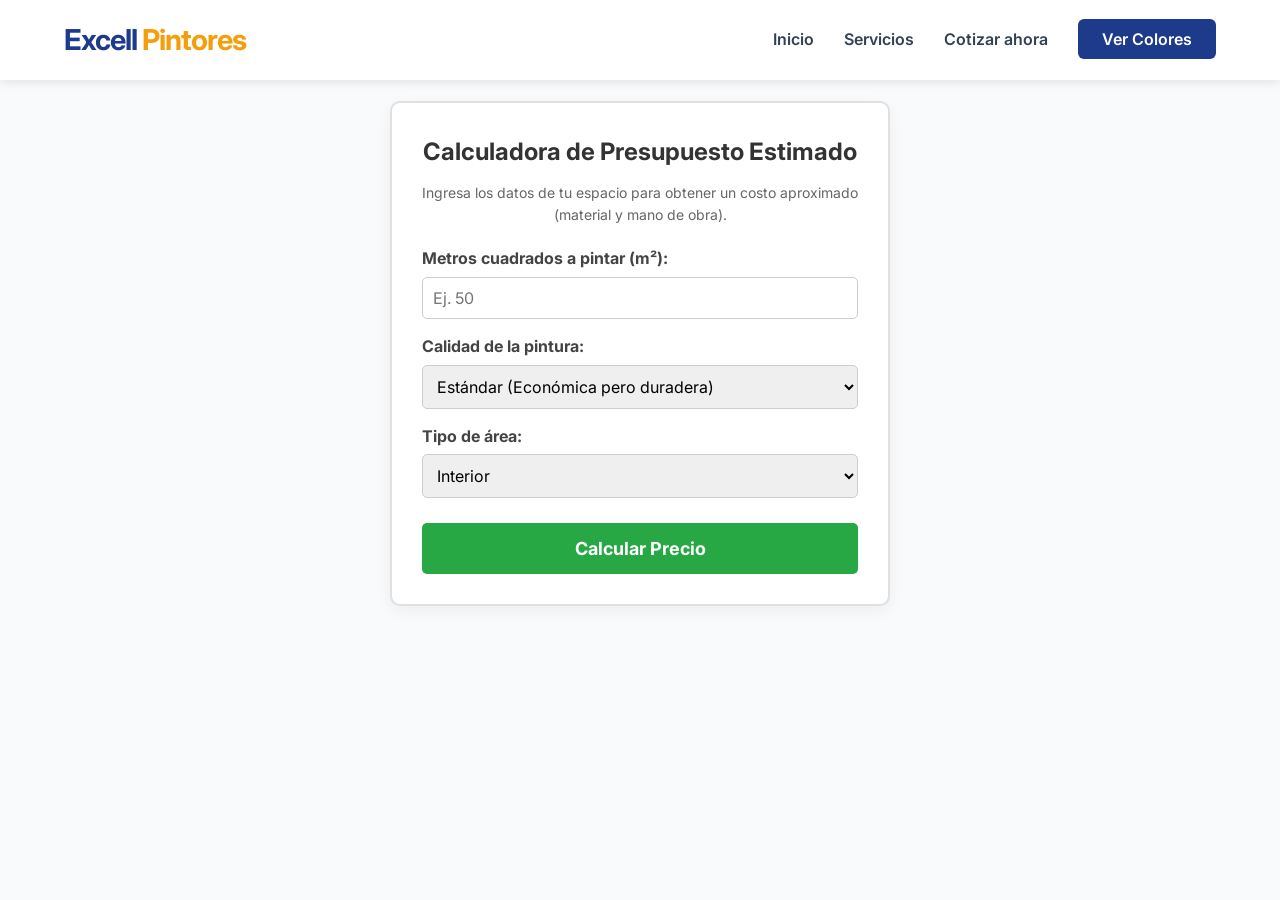
==== colores.html @ 9e4a5a90 "first commit" ====
<!DOCTYPE html>
<html lang="es">
<head>
    <meta charset="UTF-8">
    <meta name="viewport" content="width=device-width, initial-scale=1.0">
    <title>Excell Pintores | Expertos en Pintura Residencial y Comercial</title>
    <link rel="stylesheet" href="style.css">
    <link href="https://fonts.googleapis.com/css2?family=Inter:wght@300;400;600;700&display=swap" rel="stylesheet">
</head>
<body>
    <header id="navbar">
        <div class="container nav-container">
            <div class="logo">Excell <span>Pintores</span></div>
            <nav>
                <ul>
                    <li><a href="index.html">Inicio</a></li>
                    <li><a href="index.html">Servicios</a></li>
                    <li><a href="index.html">Cotizar ahora</a></li>
                    <li><a href="/" class="btn-contacto">Ver Colores</a></li>

                </ul>
            </nav>
        </div>
    </header>
 <script src="script.js"></script>
<br>
<br>
    <section>
        <div id="contacto" class="calculadora-container">
  <h2>Calculadora de Presupuesto Estimado</h2>
  <p>Ingresa los datos de tu espacio para obtener un costo aproximado (material y mano de obra).</p>

  <div class="calc-group">
    <label for="metros">Metros cuadrados a pintar (m²):</label>
    <input type="number" id="metros" placeholder="Ej. 50" min="1">
  </div>

  <div class="calc-group">
    <label for="calidad">Calidad de la pintura:</label>
    <select id="calidad">
      <option value="estandar">Estándar (Económica pero duradera)</option>
      <option value="premium">Premium (Mejor cobertura y lavable)</option>
    </select>
  </div>

  <div class="calc-group">
    <label for="area">Tipo de área:</label>
    <select id="area">
      <option value="interior">Interior</option>
      <option value="exterior">Exterior (Requiere pintura resistente al clima)</option>
    </select>
  </div>

  <button class="btn-calcular" onclick="calcularPresupuesto()">Calcular Precio</button>



<div id="resultado-presupuesto" class="resultado-oculto">
  <h3>Costo Estimado: <span id="precio-total">$0</span></h3>
</div>

  </body>
</html>

   </section>
    
     <script src="script.js"></script>
</body>
</html>
---- style.css ----
/* Variables de color para Excell Pintores */
:root {
    --color-primario: #1e3a8a; /* Azul marino profundo (Confianza) */
    --color-acento: #f59e0b;   /* Ámbar/Naranja (Energía/Construcción) */
    --color-texto: #334155;    /* Gris oscuro para leer bien */
    --color-fondo: #f8fafc;
    --blanco: #ffffff;
}

/* Reseteo básico para que se vea igual en todos los navegadores */
* {
    margin: 0;
    padding: 0;
    box-sizing: border-box;
    font-family: 'Inter', sans-serif;
    scroll-behavior: smooth;
}

body {
    color: var(--color-texto);
    background-color: var(--color-fondo);
    line-height: 1.6;
}

.container {
    width: 90%;
    max-width: 1200px;
    margin: 0 auto;
}

/* --- NAVEGACIÓN --- */
header {
    background-color: var(--blanco);
    box-shadow: 0 2px 10px rgba(0,0,0,0.1);
    position: fixed;
    width: 100%;
    top: 0;
    z-index: 100;
    transition: box-shadow 0.3s;
}

.nav-container {
    display: flex;
    justify-content: space-between;
    align-items: center;
    height: 80px;
}

.logo {
    font-size: 1.8rem;
    font-weight: 700;
    color: var(--color-primario);
    letter-spacing: -1px;
}

.logo span {
    color: var(--color-acento);
}

nav ul {
    list-style: none;
    display: flex;
    gap: 30px;
    align-items: center;
}

nav a {
    text-decoration: none;
    color: var(--color-texto);
    font-weight: 600;
    transition: color 0.3s;
}

nav a:hover {
    color: var(--color-primario);
}

.btn-contacto {
    background-color: var(--color-primario);
    color: var(--blanco) !important;
    padding: 10px 24px;
    border-radius: 6px;
}

.btn-contacto:hover {
    background-color: #152c69;
}

/* --- SECCIÓN PRINCIPAL (HERO) --- */
.hero {
    height: 100vh;
    /* Imagen de fondo oscurecida para que el texto blanco resalte */
    background: linear-gradient(rgba(30, 58, 138, 0.85), rgba(30, 58, 138, 0.85)), url('https://images.unsplash.com/photo-1589939705384-5185137a7f0f?ixlib=rb-4.0.3&auto=format&fit=crop&w=1920&q=80') center/cover;
    display: flex;
    align-items: center;
    text-align: center;
    color: var(--blanco);
    padding-top: 80px;
}

.hero-content {
    max-width: 800px;
    margin: 0 auto;
    padding: 0 20px;
}

.hero h1 {
    font-size: 3.5rem;
    margin-bottom: 20px;
    line-height: 1.1;
}

.hero p {
    font-size: 1.2rem;
    margin-bottom: 40px;
    opacity: 0.9;
}

.btn-principal {
    display: inline-block;
    background-color: var(--color-acento);
    color: var(--blanco);
    padding: 16px 32px;
    text-decoration: none;
    font-size: 1.1rem;
    font-weight: 700;
    border-radius: 6px;
    transition: background-color 0.3s, transform 0.3s;
}

.btn-principal:hover {
    background-color: #d97706;
    transform: translateY(-3px); /* Efecto de elevarse al pasar el ratón */
}

/* --- SERVICIOS --- */
.servicios {
    padding: 100px 0;
    background-color: var(--blanco);
    text-align: center;
}

.servicios h2 {
    font-size: 2.5rem;
    color: var(--color-primario);
    margin-bottom: 60px;
}

.grid-servicios {
    display: flex;
    gap: 30px;
    justify-content: center;
    flex-wrap: wrap; /* Para que se adapte a móviles */
}

.tarjeta-servicio {
    background-color: var(--color-fondo);
    padding: 40px 30px;
    border-radius: 12px;
    flex: 1;
    min-width: 300px;
    box-shadow: 0 4px 6px rgba(0,0,0,0.05);
    transition: transform 0.3s;
    border-bottom: 4px solid transparent;
}

.tarjeta-servicio:hover {
    transform: translateY(-10px);
    border-bottom: 4px solid var(--color-acento); /* Detalle de color al pasar el ratón */
}

.icono {
    font-size: 3.5rem;
    margin-bottom: 20px;
}

.tarjeta-servicio h3 {
    color: var(--color-primario);
    margin-bottom: 15px;
    font-size: 1.5rem;
}

/* --- FOOTER --- */
footer {
    background-color: var(--color-primario);
    color: var(--blanco);
    text-align: center;
    padding: 30px 0;
    font-size: 0.9rem;
}


/* Contenedor principal */
.slider-container {
  position: relative;
  max-width: 800px; /* Ancho máximo del carrusel */
  margin: 40px auto; /* Centrado en la página */
  overflow: hidden; /* Oculta lo que sale del contenedor */
  border-radius: 10px;
  box-shadow: 0 4px 10px rgba(0,0,0,0.3); /* Sombra elegante */
}

/* El riel que contiene todas las imágenes */
.slider {
  display: flex;
  transition: transform 0.5s ease-in-out; /* Animación de deslizamiento */
}

/* Cada imagen individual */
.slide {
  min-width: 100%; /* Cada imagen ocupa el 100% del contenedor */
  height: 450px; /* Alto de las fotos */
  object-fit: cover; /* Evita que las fotos se deformen */
}

/* Botones de Anterior y Siguiente */
.prev, .next {
  position: absolute;
  top: 50%;
  transform: translateY(-50%);
  background-color: rgba(0, 0, 0, 0.5);
  color: white;
  border: none;
  padding: 15px;
  cursor: pointer;
  font-size: 24px;
  border-radius: 5px;
  transition: background-color 0.3s;
}

.prev { left: 10px; }
.next { right: 10px; }

.prev:hover, .next:hover {
  background-color: rgba(0, 0, 0, 0.9);
}

.calculadora-container {
  max-width: 500px;
  margin: 50px auto;
  padding: 30px;
  background-color: #ffffff;
  border: 2px solid #e0e0e0;
  border-radius: 10px;
  box-shadow: 0 5px 15px rgba(0,0,0,0.05);
  font-family: Arial, sans-serif;
}

.calculadora-container h2 {
  color: #333;
  text-align: center;
  margin-bottom: 10px;
}

.calculadora-container p {
  text-align: center;
  color: #666;
  margin-bottom: 20px;
  font-size: 14px;
}

.calc-group {
  margin-bottom: 15px;
  display: flex;
  flex-direction: column;
}

.calc-group label {
  font-weight: bold;
  margin-bottom: 5px;
  color: #444;
}

.calc-group input, .calc-group select {
  padding: 10px;
  border: 1px solid #ccc;
  border-radius: 5px;
  font-size: 16px;
}

.btn-calcular {
  width: 100%;
  padding: 15px;
  background-color: #28a745; /* Verde para indicar acción de calcular */
  color: white;
  border: none;
  border-radius: 5px;
  font-size: 18px;
  font-weight: bold;
  cursor: pointer;
  margin-top: 10px;
  transition: background-color 0.3s;
}

.btn-calcular:hover {
  background-color: #218838;
}

/* Estilos para la caja del resultado */
.resultado-oculto {
  display: none; /* Oculto por defecto */
}

.resultado-visible {
  display: block;
  margin-top: 20px;
  padding: 15px;
  background-color: #e9f7ef;
  border: 1px solid #c3e6cb;
  border-radius: 5px;
  text-align: center;
}

.resultado-visible h3 {
  color: #155724;
  margin: 0;
  font-size: 24px;
}

.resultado-visible .nota {
  font-size: 12px;
  color: #666;
  margin-top: 10px;
}
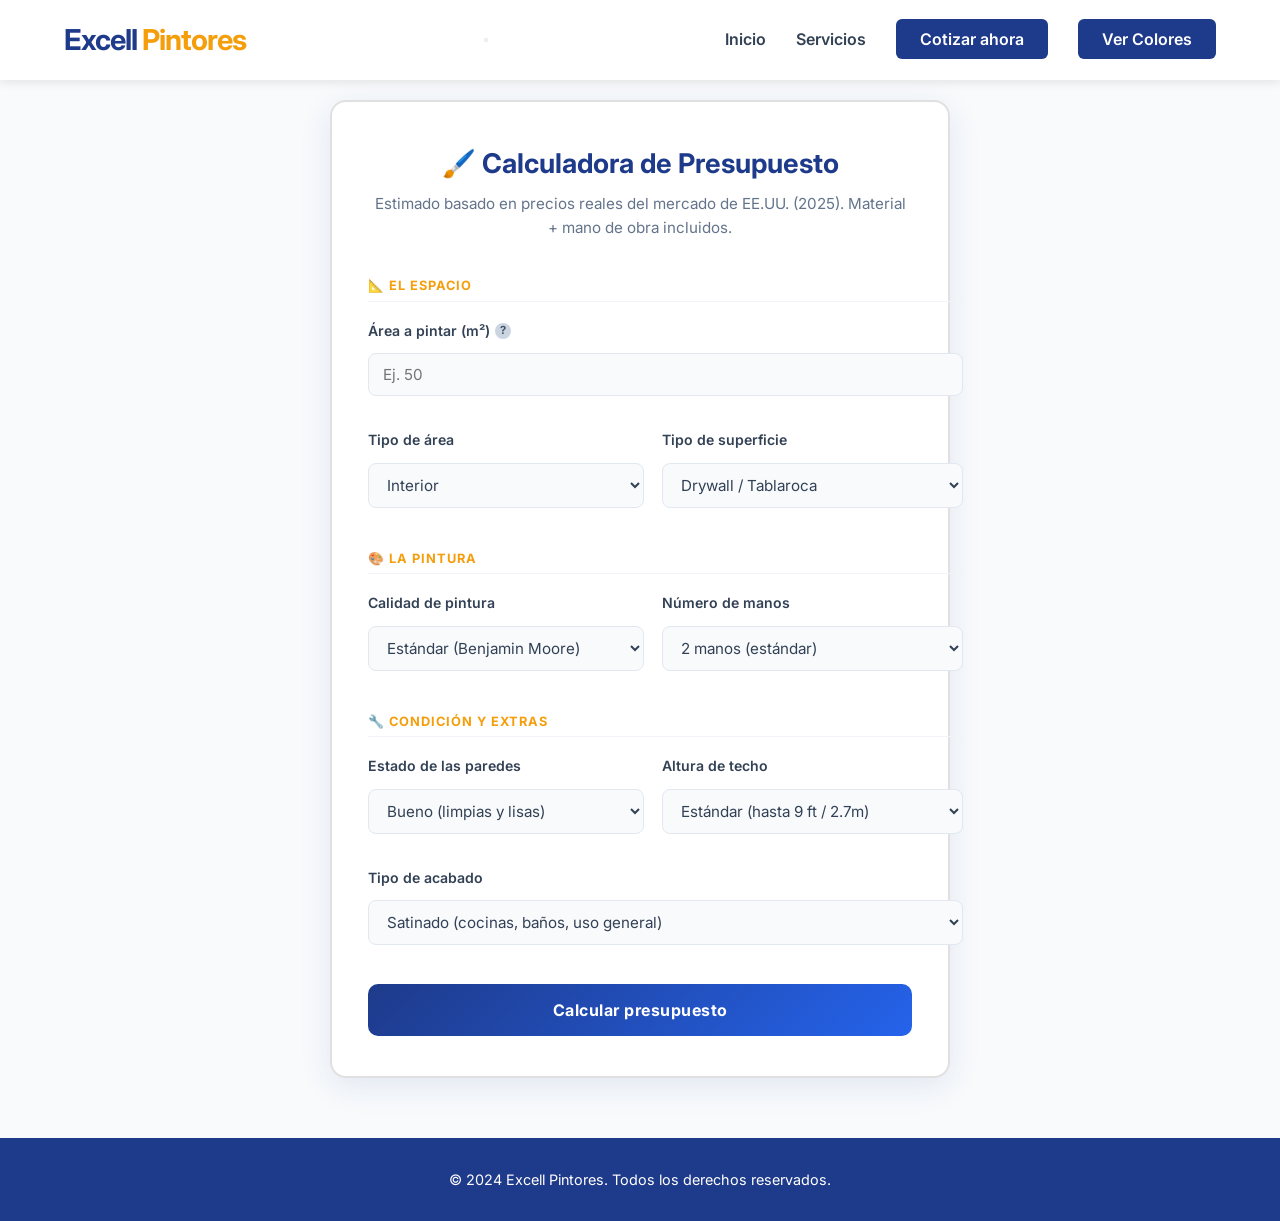
==== commit af59d6e0: "Actualizando sistema" ====
--- a/colores.html
+++ b/colores.html
@@ -3,67 +3,369 @@
 <head>
     <meta charset="UTF-8">
     <meta name="viewport" content="width=device-width, initial-scale=1.0">
-    <title>Excell Pintores | Expertos en Pintura Residencial y Comercial</title>
+    <title>Calculadora de Presupuesto | Excell Pintores</title>
     <link rel="stylesheet" href="style.css">
     <link href="https://fonts.googleapis.com/css2?family=Inter:wght@300;400;600;700&display=swap" rel="stylesheet">
+    <style>
+        /* ---- Estilos extra para la calculadora mejorada ---- */
+        .calc-page-wrapper {
+            padding-top: 100px;
+            padding-bottom: 60px;
+            min-height: 100vh;
+            background: var(--color-fondo);
+        }
+
+        .calculadora-container {
+            max-width: 620px;
+            margin: 0 auto;
+            padding: 40px 36px;
+            background: #fff;
+            border-radius: 16px;
+            box-shadow: 0 8px 32px rgba(30,58,138,0.10);
+            font-family: 'Inter', sans-serif;
+        }
+
+        .calculadora-container h2 {
+            color: var(--color-primario);
+            text-align: center;
+            margin-bottom: 6px;
+            font-size: 1.7rem;
+        }
+
+        .calculadora-container > p {
+            text-align: center;
+            color: #64748b;
+            margin-bottom: 28px;
+            font-size: 0.95rem;
+        }
+
+        .calc-grid {
+            display: grid;
+            grid-template-columns: 1fr 1fr;
+            gap: 18px;
+        }
+
+        .calc-group {
+            display: flex;
+            flex-direction: column;
+            gap: 6px;
+        }
+
+        .calc-group.full-width {
+            grid-column: 1 / -1;
+        }
+
+        .calc-group label {
+            font-weight: 600;
+            font-size: 0.88rem;
+            color: #334155;
+            display: flex;
+            align-items: center;
+            gap: 5px;
+        }
+
+        .calc-group label .tooltip {
+            display: inline-flex;
+            align-items: center;
+            justify-content: center;
+            width: 16px;
+            height: 16px;
+            background: #cbd5e1;
+            color: #475569;
+            border-radius: 50%;
+            font-size: 0.7rem;
+            cursor: help;
+            font-weight: 700;
+        }
+
+        .calc-group input,
+        .calc-group select {
+            padding: 11px 14px;
+            border: 1.5px solid #e2e8f0;
+            border-radius: 8px;
+            font-size: 0.95rem;
+            font-family: 'Inter', sans-serif;
+            color: #334155;
+            background: #f8fafc;
+            transition: border-color 0.2s;
+        }
+
+        .calc-group input:focus,
+        .calc-group select:focus {
+            outline: none;
+            border-color: var(--color-primario);
+            background: #fff;
+        }
+
+        .seccion-titulo {
+            grid-column: 1 / -1;
+            font-size: 0.8rem;
+            font-weight: 700;
+            text-transform: uppercase;
+            letter-spacing: 1px;
+            color: var(--color-acento);
+            padding-bottom: 4px;
+            border-bottom: 1px solid #f1f5f9;
+            margin-top: 8px;
+        }
+
+        .btn-calcular {
+            width: 100%;
+            padding: 16px;
+            background: linear-gradient(135deg, var(--color-primario), #2563eb);
+            color: white;
+            border: none;
+            border-radius: 10px;
+            font-size: 1rem;
+            font-weight: 700;
+            cursor: pointer;
+            margin-top: 24px;
+            letter-spacing: 0.5px;
+            transition: transform 0.2s, box-shadow 0.2s;
+            font-family: 'Inter', sans-serif;
+        }
+
+        .btn-calcular:hover {
+            transform: translateY(-2px);
+            box-shadow: 0 6px 20px rgba(30,58,138,0.3);
+        }
+
+        /* --- Resultado --- */
+        .resultado-oculto { display: none; }
+
+        .resultado-visible {
+            display: block;
+            margin-top: 28px;
+            border-radius: 12px;
+            overflow: hidden;
+            animation: fadeIn 0.4s ease;
+        }
+
+        @keyframes fadeIn {
+            from { opacity: 0; transform: translateY(10px); }
+            to   { opacity: 1; transform: translateY(0); }
+        }
+
+        .resultado-header {
+            background: linear-gradient(135deg, var(--color-primario), #1d4ed8);
+            padding: 22px 24px;
+            text-align: center;
+            color: #fff;
+        }
+
+        .resultado-header p {
+            font-size: 0.85rem;
+            opacity: 0.85;
+            margin-bottom: 4px;
+        }
+
+        .resultado-header h3 {
+            font-size: 2.2rem;
+            font-weight: 700;
+            margin: 0;
+        }
+
+        .resultado-header .rango {
+            font-size: 0.9rem;
+            opacity: 0.8;
+            margin-top: 4px;
+        }
+
+        .desglose {
+            background: #f8fafc;
+            border: 1px solid #e2e8f0;
+            border-top: none;
+            border-radius: 0 0 12px 12px;
+        }
+
+        .desglose-fila {
+            display: flex;
+            justify-content: space-between;
+            align-items: center;
+            padding: 12px 20px;
+            border-bottom: 1px solid #f1f5f9;
+            font-size: 0.9rem;
+        }
+
+        .desglose-fila:last-child { border-bottom: none; }
+
+        .desglose-fila .concepto { color: #475569; }
+        .desglose-fila .valor    { font-weight: 700; color: #1e3a8a; }
+
+        .nota-legal {
+            text-align: center;
+            font-size: 0.78rem;
+            color: #94a3b8;
+            margin-top: 16px;
+            line-height: 1.5;
+        }
+    </style>
 </head>
 <body>
     <header id="navbar">
         <div class="container nav-container">
             <div class="logo">Excell <span>Pintores</span></div>
-            <nav>
+            <button class="hamburger" id="hamburger" aria-label="Abrir menú" aria-expanded="false">
+                <span></span><span></span><span></span>
+            </button>
+            <nav id="nav-menu">
                 <ul>
-                    <li><a href="index.html">Inicio</a></li>
-                    <li><a href="index.html">Servicios</a></li>
-                    <li><a href="index.html">Cotizar ahora</a></li>
-                    <li><a href="/" class="btn-contacto">Ver Colores</a></li>
-
+                    <li><a href="index.html" class="nav-link">Inicio</a></li>
+                    <li><a href="index.html#servicios" class="nav-link">Servicios</a></li>
+                    <li><a href="index.html#contacto" class="btn-contacto nav-link">Cotizar ahora</a></li>
+                    <li><a href="./colores.html" class="btn-contacto nav-link">Ver Colores</a></li>
                 </ul>
             </nav>
         </div>
     </header>
- <script src="script.js"></script>
-<br>
-<br>
-    <section>
-        <div id="contacto" class="calculadora-container">
-  <h2>Calculadora de Presupuesto Estimado</h2>
-  <p>Ingresa los datos de tu espacio para obtener un costo aproximado (material y mano de obra).</p>
-
-  <div class="calc-group">
-    <label for="metros">Metros cuadrados a pintar (m²):</label>
-    <input type="number" id="metros" placeholder="Ej. 50" min="1">
-  </div>
-
-  <div class="calc-group">
-    <label for="calidad">Calidad de la pintura:</label>
-    <select id="calidad">
-      <option value="estandar">Estándar (Económica pero duradera)</option>
-      <option value="premium">Premium (Mejor cobertura y lavable)</option>
-    </select>
-  </div>
-
-  <div class="calc-group">
-    <label for="area">Tipo de área:</label>
-    <select id="area">
-      <option value="interior">Interior</option>
-      <option value="exterior">Exterior (Requiere pintura resistente al clima)</option>
-    </select>
-  </div>
-
-  <button class="btn-calcular" onclick="calcularPresupuesto()">Calcular Precio</button>
-
-
-
-<div id="resultado-presupuesto" class="resultado-oculto">
-  <h3>Costo Estimado: <span id="precio-total">$0</span></h3>
-</div>
-
-  </body>
-</html>
-
-   </section>
-    
-     <script src="script.js"></script>
+    <div class="nav-overlay" id="nav-overlay"></div>
+
+    <div class="calc-page-wrapper">
+        <div id="contacto" class="calculadora-container container">
+            <h2>🖌️ Calculadora de Presupuesto</h2>
+            <p>Estimado basado en precios reales del mercado de EE.UU. (2025). Material + mano de obra incluidos.</p>
+
+            <div class="calc-grid">
+
+                <!-- SECCIÓN 1: El espacio -->
+                <div class="seccion-titulo">📐 El espacio</div>
+
+                <div class="calc-group full-width">
+                    <label for="metros">
+                        Área a pintar (m²)
+                        <span class="tooltip" title="Mide largo × alto de cada pared">?</span>
+                    </label>
+                    <input type="number" id="metros" placeholder="Ej. 50" min="1" max="5000">
+                </div>
+
+                <div class="calc-group">
+                    <label for="area">Tipo de área</label>
+                    <select id="area">
+                        <option value="interior">Interior</option>
+                        <option value="exterior">Exterior</option>
+                    </select>
+                </div>
+
+                <div class="calc-group">
+                    <label for="superficie">Tipo de superficie</label>
+                    <select id="superficie">
+                        <option value="drywall">Drywall / Tablaroca</option>
+                        <option value="concreto">Concreto / Block</option>
+                        <option value="estuco">Estuco / Yeso</option>
+                        <option value="madera">Madera</option>
+                    </select>
+                </div>
+
+                <!-- SECCIÓN 2: La pintura -->
+                <div class="seccion-titulo">🎨 La pintura</div>
+
+                <div class="calc-group">
+                    <label for="calidad">Calidad de pintura</label>
+                    <select id="calidad">
+                        <option value="economica">Económica (Behr, Glidden)</option>
+                        <option value="estandar" selected>Estándar (Benjamin Moore)</option>
+                        <option value="premium">Premium (Sherwin-Williams)</option>
+                    </select>
+                </div>
+
+                <div class="calc-group">
+                    <label for="manos">Número de manos</label>
+                    <select id="manos">
+                        <option value="1">1 mano (repintado reciente)</option>
+                        <option value="2" selected>2 manos (estándar)</option>
+                        <option value="3">3 manos (cambio drástico de color)</option>
+                    </select>
+                </div>
+
+                <!-- SECCIÓN 3: Condición y extras -->
+                <div class="seccion-titulo">🔧 Condición y extras</div>
+
+                <div class="calc-group">
+                    <label for="condicion">Estado de las paredes</label>
+                    <select id="condicion">
+                        <option value="bueno">Bueno (limpias y lisas)</option>
+                        <option value="regular">Regular (grietas menores)</option>
+                        <option value="malo">Malo (mucho resane necesario)</option>
+                    </select>
+                </div>
+
+                <div class="calc-group">
+                    <label for="altura">Altura de techo</label>
+                    <select id="altura">
+                        <option value="normal">Estándar (hasta 9 ft / 2.7m)</option>
+                        <option value="alta">Alta (9–14 ft / 2.7–4.3m)</option>
+                        <option value="muy-alta">Muy alta (+14 ft / +4.3m)</option>
+                    </select>
+                </div>
+
+                <div class="calc-group full-width">
+                    <label for="acabado">Tipo de acabado</label>
+                    <select id="acabado">
+                        <option value="mate">Mate (paredes principales, oculta imperfecciones)</option>
+                        <option value="satinado" selected>Satinado (cocinas, baños, uso general)</option>
+                        <option value="semi-brillante">Semi-brillante (puertas y molduras)</option>
+                        <option value="brillante">Brillante (puertas exteriores, metales)</option>
+                    </select>
+                </div>
+
+            </div>
+
+            <button class="btn-calcular" onclick="calcularPresupuestoReal()">Calcular presupuesto</button>
+
+            <!-- Resultado -->
+            <div id="resultado-presupuesto" class="resultado-oculto">
+                <div class="resultado-header">
+                    <p>Costo total estimado</p>
+                    <h3 id="precio-total">$0</h3>
+                    <div class="rango" id="rango-precio"></div>
+                </div>
+                <div class="desglose">
+                    <div class="desglose-fila">
+                        <span class="concepto">💧 Materiales (pintura + sellador)</span>
+                        <span class="valor" id="costo-material">—</span>
+                    </div>
+                    <div class="desglose-fila">
+                        <span class="concepto">👷 Mano de obra</span>
+                        <span class="valor" id="costo-mano-obra">—</span>
+                    </div>
+                    <div class="desglose-fila">
+                        <span class="concepto">🔧 Preparación de superficie</span>
+                        <span class="valor" id="costo-preparacion">—</span>
+                    </div>
+                    <div class="desglose-fila">
+                        <span class="concepto">🖌️ Galones de pintura estimados</span>
+                        <span class="valor" id="galones-estimados">—</span>
+                    </div>
+                </div>
+                <p class="nota-legal">
+                    * Estimado basado en precios promedio de EE.UU. (2025). El precio final puede variar según ubicación, accesibilidad y condiciones específicas del proyecto. Contáctanos para una cotización exacta y gratuita.
+                </p>
+            </div>
+        </div>
+    </div>
+
+    <footer>
+        <div class="container">
+            <p>&copy; 2024 Excell Pintores. Todos los derechos reservados.</p>
+        </div>
+    </footer>
+
+    <script src="script.js"></script>
+    <script>
+        // Hamburger menu
+        const hamburger = document.getElementById('hamburger');
+        const navMenu   = document.getElementById('nav-menu');
+        const overlay   = document.getElementById('nav-overlay');
+        function toggleMenu(open) {
+            hamburger.classList.toggle('active', open);
+            navMenu.classList.toggle('open', open);
+            overlay.classList.toggle('visible', open);
+            hamburger.setAttribute('aria-expanded', open);
+            document.body.classList.toggle('no-scroll', open);
+        }
+        hamburger.addEventListener('click', () => toggleMenu(!navMenu.classList.contains('open')));
+        overlay.addEventListener('click', () => toggleMenu(false));
+        document.querySelectorAll('.nav-link').forEach(l => l.addEventListener('click', () => toggleMenu(false)));
+    </script>
 </body>
 </html>
--- a/style.css
+++ b/style.css
@@ -321,4 +321,155 @@
   font-size: 12px;
   color: #666;
   margin-top: 10px;
-}+}
+
+
+
+.resultado-oculto {
+  display: none; /* Esto lo oculta al cargar la página */
+}
+
+.resultado-visible {
+  display: block; /* Esto lo hace aparecer cuando se calcula */
+  /* ... tus otros estilos ... */
+}
+
+/* =========================================
+   DISEÑO RESPONSIVO (Móviles y Tablets)
+   ========================================= */
+
+/* --- Pantallas medianas (Tablets: 768px o menos) --- */
+@media screen and (max-width: 768px) {
+    
+    /* Navegación: Apilamos el logo y el menú */
+    .nav-container {
+        flex-direction: column;
+        height: auto;
+        padding: 15px 0;
+        gap: 15px;
+    }
+
+    nav ul {
+        flex-wrap: wrap;
+        justify-content: center;
+        gap: 15px;
+    }
+
+    /* Hero: Reducimos el tamaño del texto principal */
+    .hero {
+        padding-top: 120px; /* Damos más espacio porque el menú ahora es más alto */
+    }
+
+    .hero h1 {
+        font-size: 2.5rem;
+    }
+
+    .hero p {
+        font-size: 1rem;
+        margin-bottom: 30px;
+    }
+
+    /* Slider: Reducimos la altura para que no ocupe toda la pantalla del móvil */
+    .slide {
+        height: 300px;
+    }
+
+    /* Servicios: Reducimos el margen y ajustamos el título */
+    .servicios {
+        padding: 60px 0;
+    }
+
+    .servicios h2 {
+        font-size: 2rem;
+        margin-bottom: 40px;
+    }
+}
+
+/* --- Pantallas pequeñas (Teléfonos móviles: 480px o menos) --- */
+@media screen and (max-width: 480px) {
+    
+    /* Navegación: Menú en columna para que los botones sean fáciles de tocar */
+    nav ul {
+        flex-direction: column;
+        width: 100%;
+        text-align: center;
+        gap: 10px;
+    }
+
+    .btn-contacto {
+        display: block;
+        width: 100%;
+    }
+
+    /* Hero: Texto aún más ajustado para pantallas pequeñas */
+    .hero h1 {
+        font-size: 2rem;
+    }
+
+    /* Servicios: Las tarjetas ocupan todo el ancho */
+    .tarjeta-servicio {
+        min-width: 100%;
+        padding: 30px 20px;
+    }
+
+    /* Slider: Ajuste final de altura para celulares */
+    .slide {
+        height: 250px;
+    }
+
+    /* Calculadora: Reducimos el padding para aprovechar la pantalla */
+    .calculadora-container {
+        padding: 20px 15px;
+        margin: 30px auto;
+    }
+
+    .calculadora-container h2 {
+        font-size: 1.5rem;
+    }
+}
+
+
+
+
+/* =========================================
+           DISEÑO RESPONSIVO (Móviles y Tablets)
+           ========================================= */
+
+        @media screen and (max-width: 768px) {
+            /* 1. Convertimos la cuadrícula de 2 columnas a 1 sola columna */
+            .calc-grid {
+                grid-template-columns: 1fr;
+                gap: 14px;
+            }
+
+            /* 2. Reducimos los márgenes y padding para aprovechar la pantalla del celular */
+            .calculadora-container {
+                padding: 25px 20px;
+                margin: 0 15px; /* Evita que el cuadro blanco toque los bordes del teléfono */
+            }
+
+            .calc-page-wrapper {
+                padding-top: 80px; /* Menos espacio en la parte superior */
+                padding-bottom: 40px;
+            }
+
+            /* 3. Ajustamos el tamaño de los textos grandes */
+            .calculadora-container h2 {
+                font-size: 1.4rem;
+            }
+
+            .resultado-header h3 {
+                font-size: 1.8rem;
+            }
+
+            /* 4. En el desglose, si el texto es muy largo, lo apilamos ordenadamente */
+            .desglose-fila {
+                flex-direction: column;
+                align-items: flex-start;
+                gap: 6px;
+            }
+
+            .desglose-fila .valor {
+                align-self: flex-end; /* Manda el precio a la derecha */
+            }
+        }
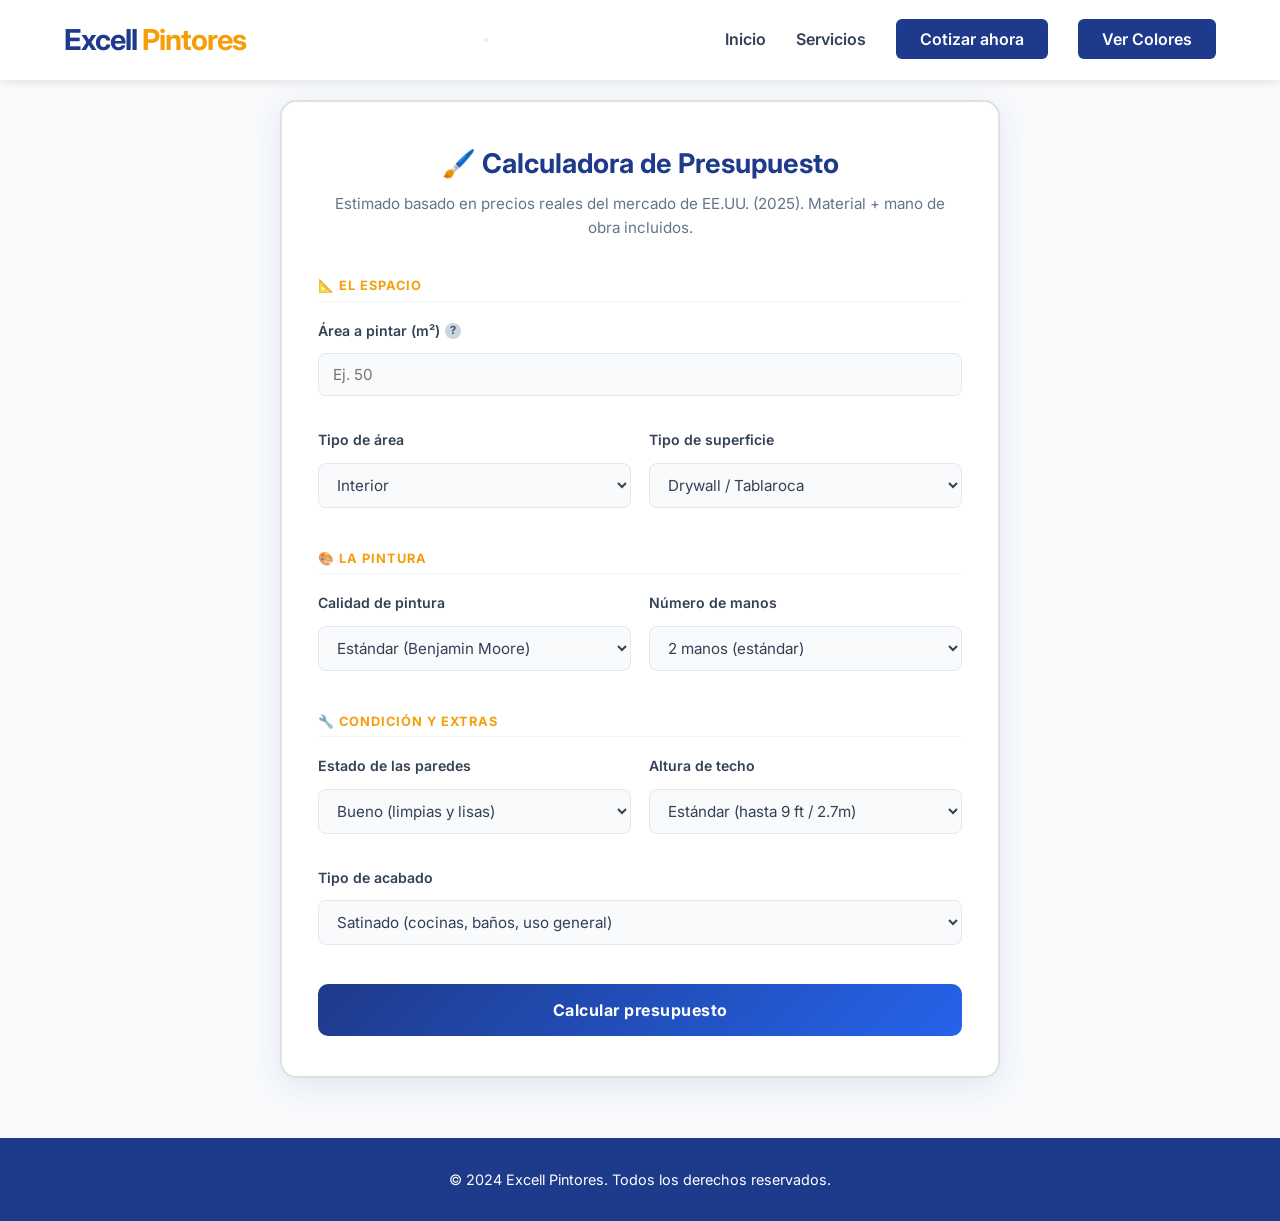
==== commit 848d14c3: "actualizar slider" ====
--- a/colores.html
+++ b/colores.html
@@ -16,7 +16,7 @@
         }
 
         .calculadora-container {
-            max-width: 620px;
+            max-width: 720px;
             margin: 0 auto;
             padding: 40px 36px;
             background: #fff;
